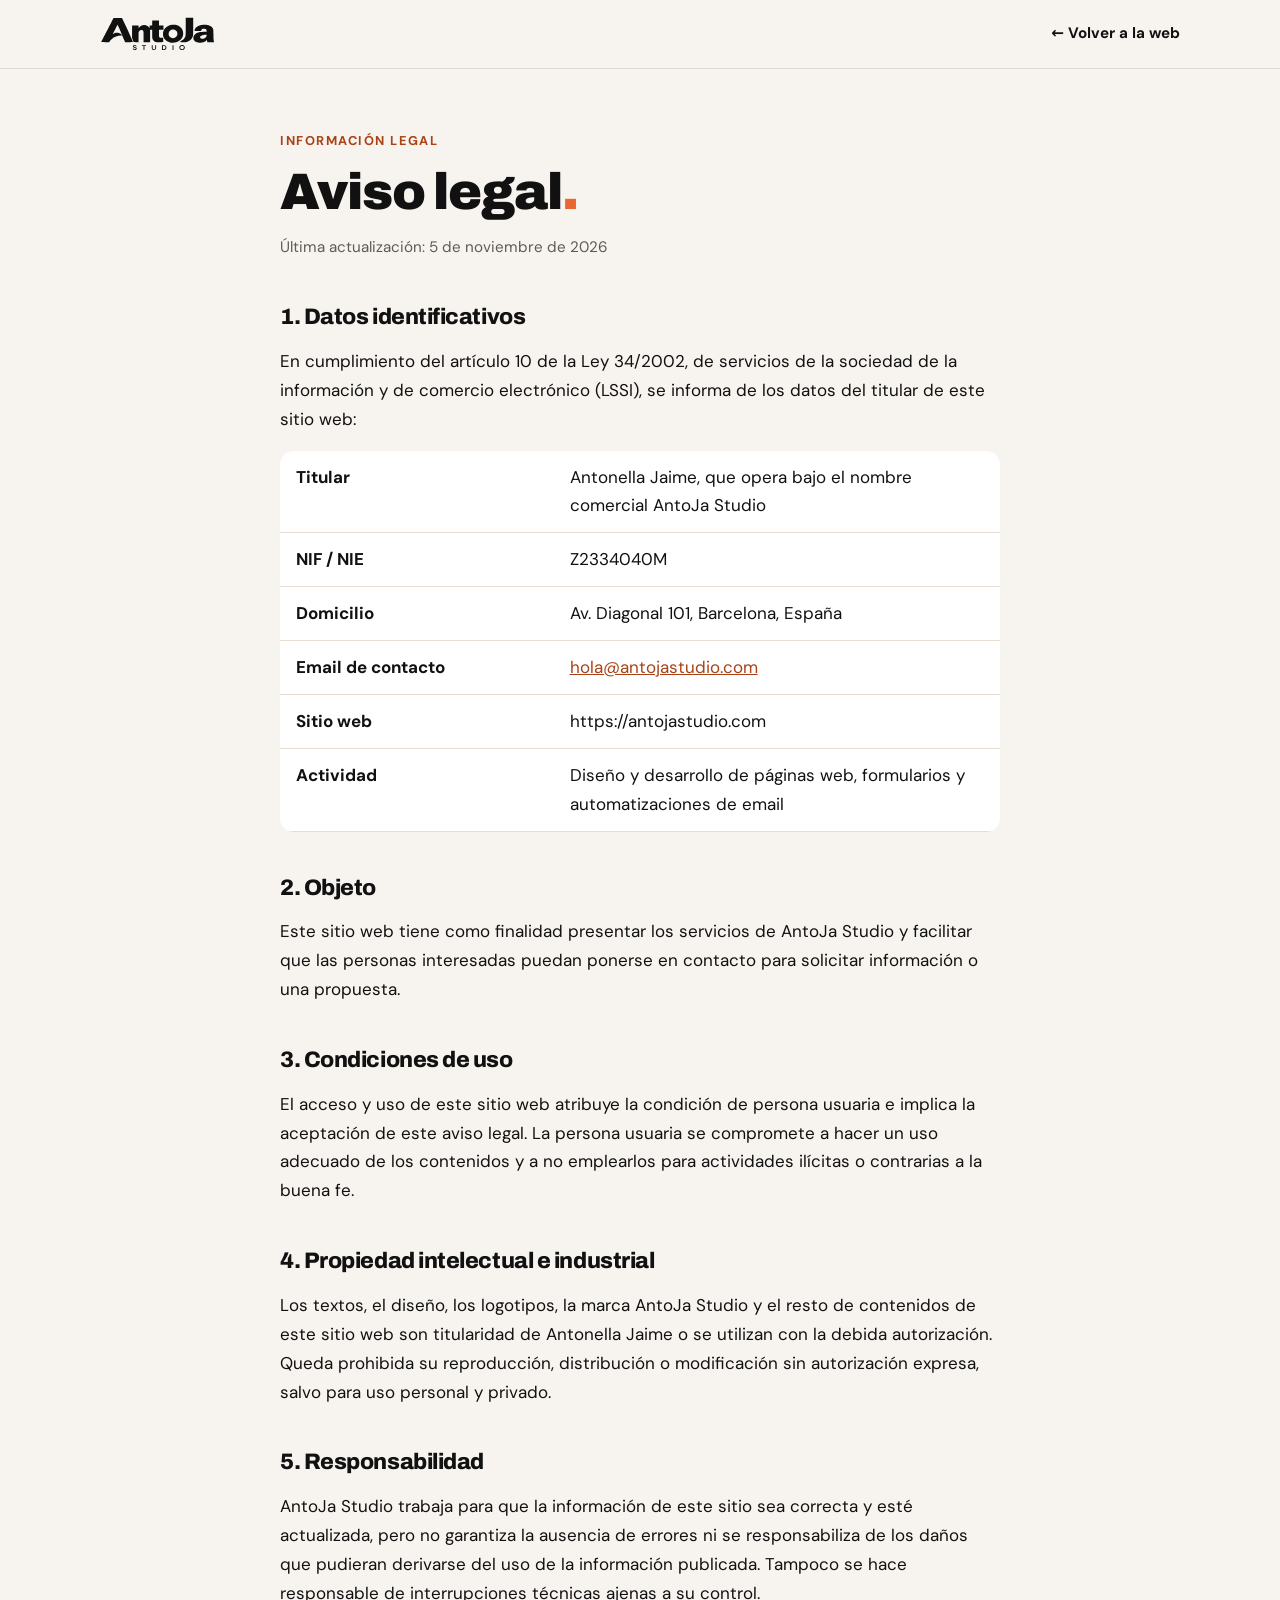
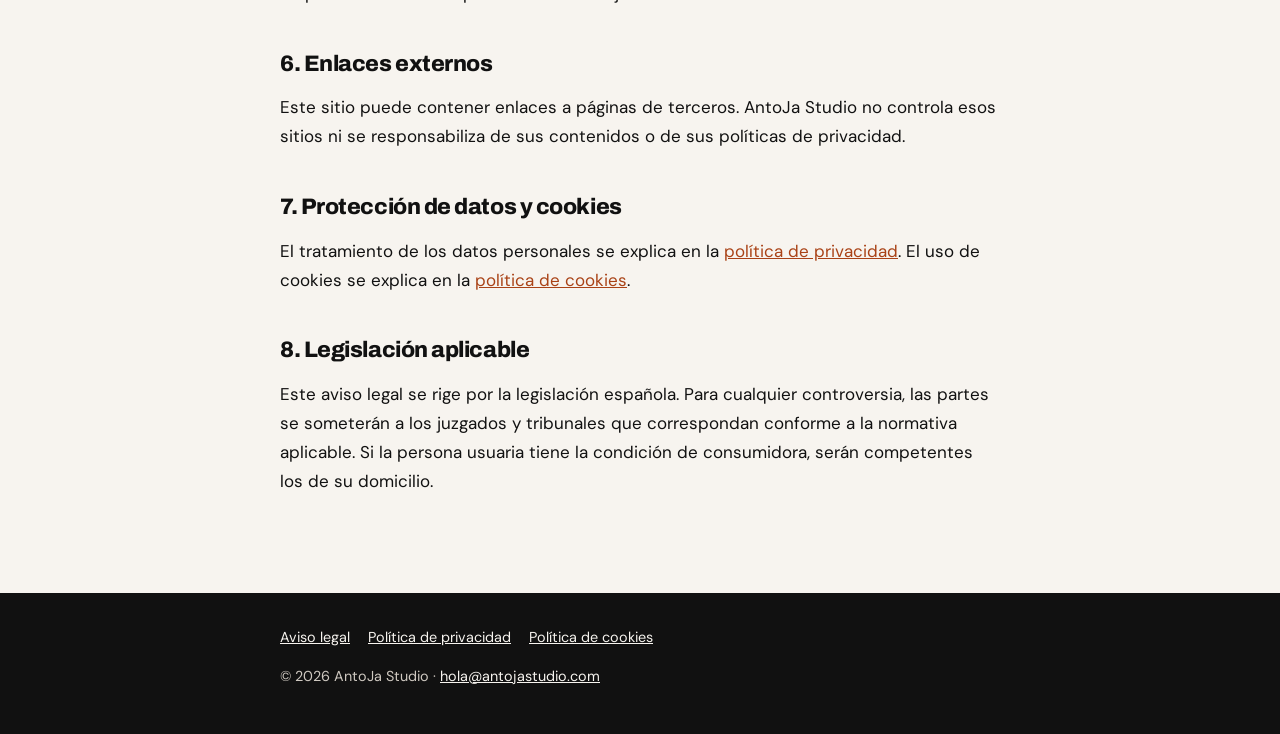
==== aviso-legal.html @ f4ca060b "Páginas legales y fuentes propias" ====
<!DOCTYPE html>
<!-- Página legal de AntoJa Studio. Los datos resaltados en amarillo
     (clase "pendiente") son los que tienes que completar tú. -->
<html lang="es">
<head>
  <meta charset="UTF-8">
  <meta name="viewport" content="width=device-width, initial-scale=1">
  <title>Aviso legal · AntoJa Studio</title>
  <meta name="description" content="Aviso legal de AntoJa Studio.">
  <meta name="robots" content="noindex, follow">
  <link rel="icon" href="favicon.svg" type="image/svg+xml">
  <link rel="stylesheet" href="assets/fuentes.css">
  <link rel="stylesheet" href="assets/legal.css">
</head>
<body>
  <header class="cabecera">
    <div class="contenedor">
      <a href="index.html" aria-label="AntoJa Studio, ir al inicio"><img src="assets/logotipo.svg" alt="AntoJa Studio" width="115" height="34"></a>
      <a href="index.html" class="volver">← Volver a la web</a>
    </div>
  </header>
  <main>
    <div class="contenedor">
      <span class="etiqueta">Información legal</span>
      <h1>Aviso legal<span>.</span></h1>
      <p class="actualizado">Última actualización: 5 de noviembre de 2026</p>
      <h2>1. Datos identificativos</h2>
      <p>En cumplimiento del artículo 10 de la Ley 34/2002, de servicios de la sociedad de la información y de comercio electrónico (LSSI), se informa de los datos del titular de este sitio web:</p>
      <table class="datos">
        <tr><th>Titular</th><td>Antonella Jaime, que opera bajo el nombre comercial AntoJa Studio</td></tr>
        <tr><th>NIF / NIE</th><td>Z2334040M</td></tr>
        <tr><th>Domicilio</th><td>Av. Diagonal 101, Barcelona, España</td></tr>
        <tr><th>Email de contacto</th><td><a href="mailto:hola@antojastudio.com">hola@antojastudio.com</a></td></tr>
        <tr><th>Sitio web</th><td>https://antojastudio.com</td></tr>
        <tr><th>Actividad</th><td>Diseño y desarrollo de páginas web, formularios y automatizaciones de email</td></tr>
      </table>

      <h2>2. Objeto</h2>
      <p>Este sitio web tiene como finalidad presentar los servicios de AntoJa Studio y facilitar que las personas interesadas puedan ponerse en contacto para solicitar información o una propuesta.</p>

      <h2>3. Condiciones de uso</h2>
      <p>El acceso y uso de este sitio web atribuye la condición de persona usuaria e implica la aceptación de este aviso legal. La persona usuaria se compromete a hacer un uso adecuado de los contenidos y a no emplearlos para actividades ilícitas o contrarias a la buena fe.</p>

      <h2>4. Propiedad intelectual e industrial</h2>
      <p>Los textos, el diseño, los logotipos, la marca AntoJa Studio y el resto de contenidos de este sitio web son titularidad de Antonella Jaime o se utilizan con la debida autorización. Queda prohibida su reproducción, distribución o modificación sin autorización expresa, salvo para uso personal y privado.</p>

      <h2>5. Responsabilidad</h2>
      <p>AntoJa Studio trabaja para que la información de este sitio sea correcta y esté actualizada, pero no garantiza la ausencia de errores ni se responsabiliza de los daños que pudieran derivarse del uso de la información publicada. Tampoco se hace responsable de interrupciones técnicas ajenas a su control.</p>

      <h2>6. Enlaces externos</h2>
      <p>Este sitio puede contener enlaces a páginas de terceros. AntoJa Studio no controla esos sitios ni se responsabiliza de sus contenidos o de sus políticas de privacidad.</p>

      <h2>7. Protección de datos y cookies</h2>
      <p>El tratamiento de los datos personales se explica en la <a href="privacidad.html">política de privacidad</a>. El uso de cookies se explica en la <a href="cookies.html">política de cookies</a>.</p>

      <h2>8. Legislación aplicable</h2>
      <p>Este aviso legal se rige por la legislación española. Para cualquier controversia, las partes se someterán a los juzgados y tribunales que correspondan conforme a la normativa aplicable. Si la persona usuaria tiene la condición de consumidora, serán competentes los de su domicilio.</p>
    </div>
  </main>
  <footer class="pie">
    <div class="contenedor">
      <a href="aviso-legal.html">Aviso legal</a><a href="privacidad.html">Política de privacidad</a><a href="cookies.html">Política de cookies</a>
      <p>© 2026 AntoJa Studio · <a href="mailto:hola@antojastudio.com">hola@antojastudio.com</a></p>
    </div>
  </footer>
</body>
</html>
---- assets/fuentes.css ----
/* ============================================================
   TIPOGRAFÍAS ALOJADAS EN TU PROPIA WEB
   Antes se cargaban desde Google Fonts (eso enviaba la IP de cada
   visitante a Google). Ahora los archivos están en assets/fonts/.
   Son fuentes "variables": un solo archivo sirve para todos los grosores.
   ============================================================ */
@font-face {
  font-family: "Archivo";
  src: url("fonts/archivo.woff2") format("woff2");
  font-weight: 100 900;
  font-style: normal;
  font-display: swap;
}
@font-face {
  font-family: "DM Sans";
  src: url("fonts/dm-sans.woff2") format("woff2");
  font-weight: 100 1000;
  font-style: normal;
  font-display: swap;
}
---- assets/legal.css ----
/* ============================================================
   ESTILOS DE LAS PÁGINAS LEGALES
   (aviso-legal.html, privacidad.html, cookies.html)
   Es un archivo CSS externo: las 3 páginas lo comparten, así que
   si cambias algo aquí, cambia en las 3 a la vez.
   ============================================================ */
:root {
  --negro: #111111;
  --terracota: #E96832;
  --terracota-texto: #A94216;
  --marfil: #F7F4EF;
  --beige: #E8DDD0;
  --gris-texto: #5E5A55;
}
*, *::before, *::after { box-sizing: border-box; }
body {
  margin: 0;
  font-family: "DM Sans", system-ui, sans-serif;
  font-size: 1.0625rem;
  line-height: 1.7;
  color: var(--negro);
  background: var(--marfil);
}
a { color: var(--terracota-texto); }
.contenedor { max-width: 760px; margin: 0 auto; padding: 0 20px; }

.cabecera { border-bottom: 1px solid rgba(136, 132, 127, .25); }
.cabecera .contenedor { display: flex; align-items: center; justify-content: space-between; height: 68px; max-width: 1120px; }
.cabecera img { height: 34px; width: auto; display: block; }
.volver { font-weight: 700; color: var(--negro); text-decoration: none; font-size: .95rem; }
.volver:hover { color: var(--terracota-texto); }

main { padding: 56px 0 80px; }
.etiqueta { font-size: .8rem; font-weight: 700; letter-spacing: .12em; text-transform: uppercase; color: var(--terracota-texto); }
h1, h2 { font-family: "Archivo", system-ui, sans-serif; letter-spacing: -0.02em; line-height: 1.1; }
h1 { font-size: clamp(2.2rem, 7vw, 3.2rem); font-weight: 900; margin: 10px 0 8px; }
h1 span { color: var(--terracota); }
h2 { font-size: 1.4rem; font-weight: 800; margin: 44px 0 10px; }
.actualizado { color: var(--gris-texto); font-size: .95rem; margin-bottom: 32px; }
ul { padding-left: 1.2em; }
li { margin-bottom: 6px; }

/* Tabla de datos (responsive: en móvil se apila) */
.datos { width: 100%; border-collapse: collapse; margin: 16px 0; background: #fff; border-radius: 14px; overflow: hidden; }
.datos th, .datos td { text-align: left; padding: 12px 16px; border-bottom: 1px solid var(--beige); vertical-align: top; }
.datos th { width: 38%; font-weight: 700; }
@media (max-width: 560px) {
  .datos th, .datos td { display: block; width: 100%; }
  .datos th { border-bottom: 0; padding-bottom: 0; }
}

/* Datos que tienes que completar: se ven resaltados para encontrarlos fácil */
.pendiente { background: #FFE9A8; padding: 0 4px; border-radius: 4px; font-weight: 700; }

.pie { background: var(--negro); color: #CFC9C1; padding: 32px 0; font-size: .9rem; }
.pie a { color: var(--marfil); margin-right: 18px; }
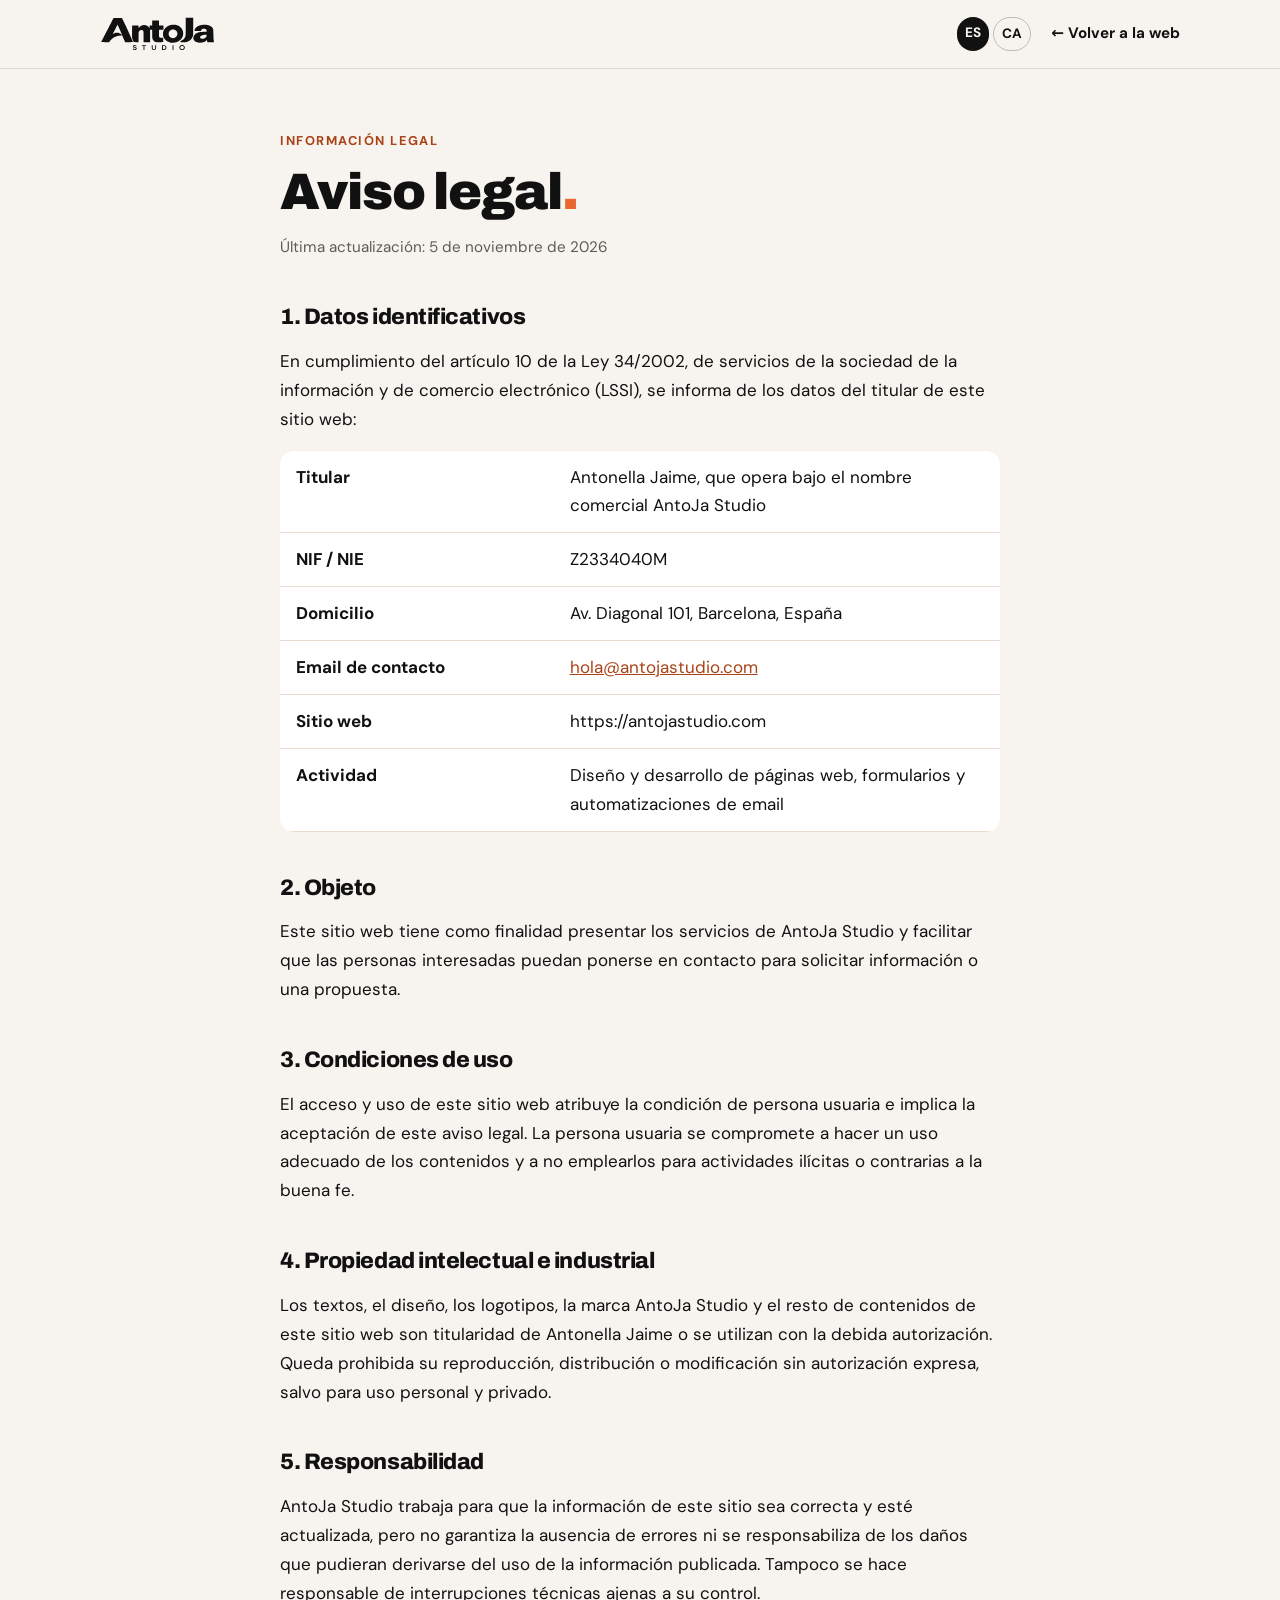
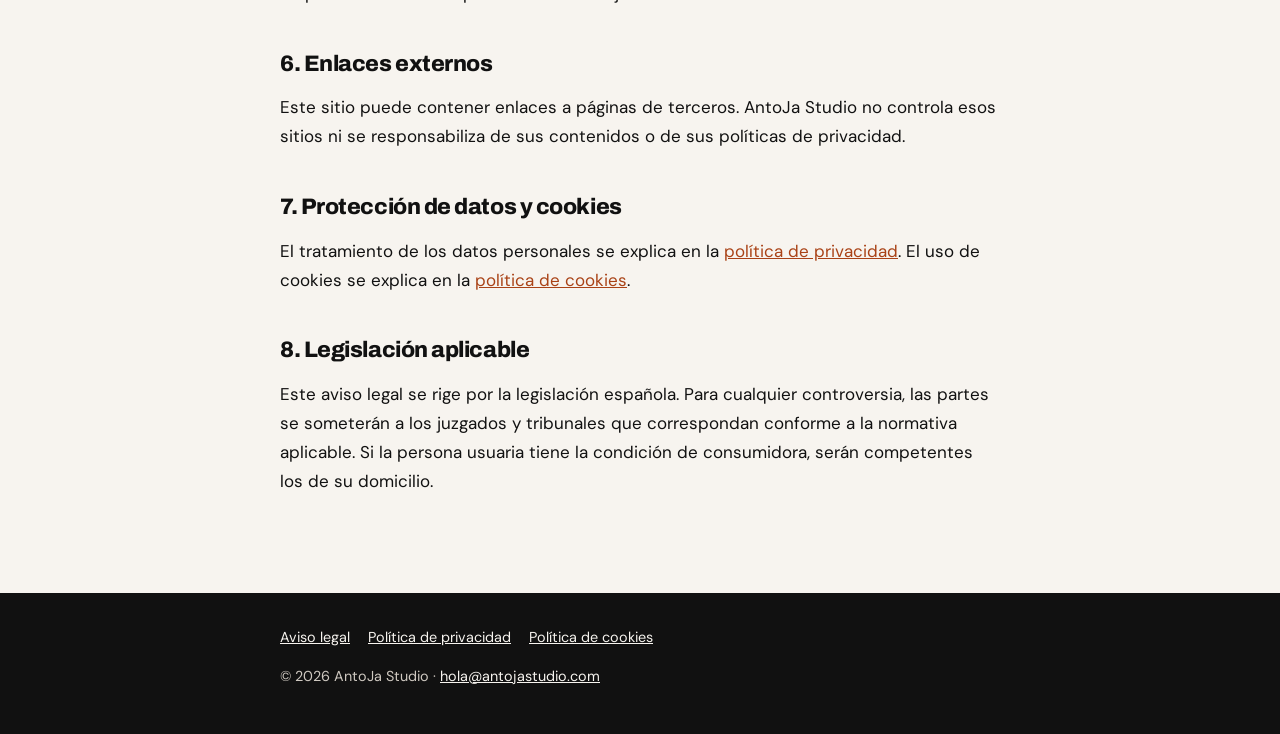
==== commit 073db81d: "Add files via upload Legales en catalán, cuadro comparativo y ajustes de formulario." ====
--- a/aviso-legal.html
+++ b/aviso-legal.html
@@ -1,6 +1,5 @@
 <!DOCTYPE html>
-<!-- Página legal de AntoJa Studio. Los datos resaltados en amarillo
-     (clase "pendiente") son los que tienes que completar tú. -->
+<!-- Página legal de AntoJa Studio. Versión en catalán: avis-legal.html. Si cambias datos en una, cámbialos también en la otra. -->
 <html lang="es">
 <head>
   <meta charset="UTF-8">
@@ -8,6 +7,8 @@
   <title>Aviso legal · AntoJa Studio</title>
   <meta name="description" content="Aviso legal de AntoJa Studio.">
   <meta name="robots" content="noindex, follow">
+  <link rel="alternate" hreflang="es" href="https://antojastudio.com/aviso-legal.html">
+  <link rel="alternate" hreflang="ca" href="https://antojastudio.com/avis-legal.html">
   <link rel="icon" href="favicon.svg" type="image/svg+xml">
   <link rel="stylesheet" href="assets/fuentes.css">
   <link rel="stylesheet" href="assets/legal.css">
@@ -16,7 +17,10 @@
   <header class="cabecera">
     <div class="contenedor">
       <a href="index.html" aria-label="AntoJa Studio, ir al inicio"><img src="assets/logotipo.svg" alt="AntoJa Studio" width="115" height="34"></a>
-      <a href="index.html" class="volver">← Volver a la web</a>
+      <div class="cabecera__derecha">
+        <nav class="idioma" aria-label="Idioma"><span aria-current="true">ES</span><a href="avis-legal.html" lang="ca" hreflang="ca">CA</a></nav>
+        <a href="index.html" class="volver">← Volver a la web</a>
+      </div>
     </div>
   </header>
   <main>
--- a/assets/legal.css
+++ b/assets/legal.css
@@ -54,3 +54,12 @@
 
 .pie { background: var(--negro); color: #CFC9C1; padding: 32px 0; font-size: .9rem; }
 .pie a { color: var(--marfil); margin-right: 18px; }
+
+/* Selector de idioma ES / CA (cabecera de las páginas legales) */
+.cabecera__derecha { display: flex; align-items: center; gap: 20px; }
+.idioma { display: flex; gap: 4px; font-size: .85rem; font-weight: 700; }
+.idioma a, .idioma span { padding: 4px 8px; border-radius: 999px; text-decoration: none; }
+.idioma a { color: var(--negro); border: 1px solid rgba(136, 132, 127, .5); }
+.idioma a:hover { border-color: var(--negro); }
+.idioma span { background: var(--negro); color: var(--marfil); }
+@media (max-width: 420px) { .volver { font-size: .85rem; } .cabecera__derecha { gap: 12px; } }
